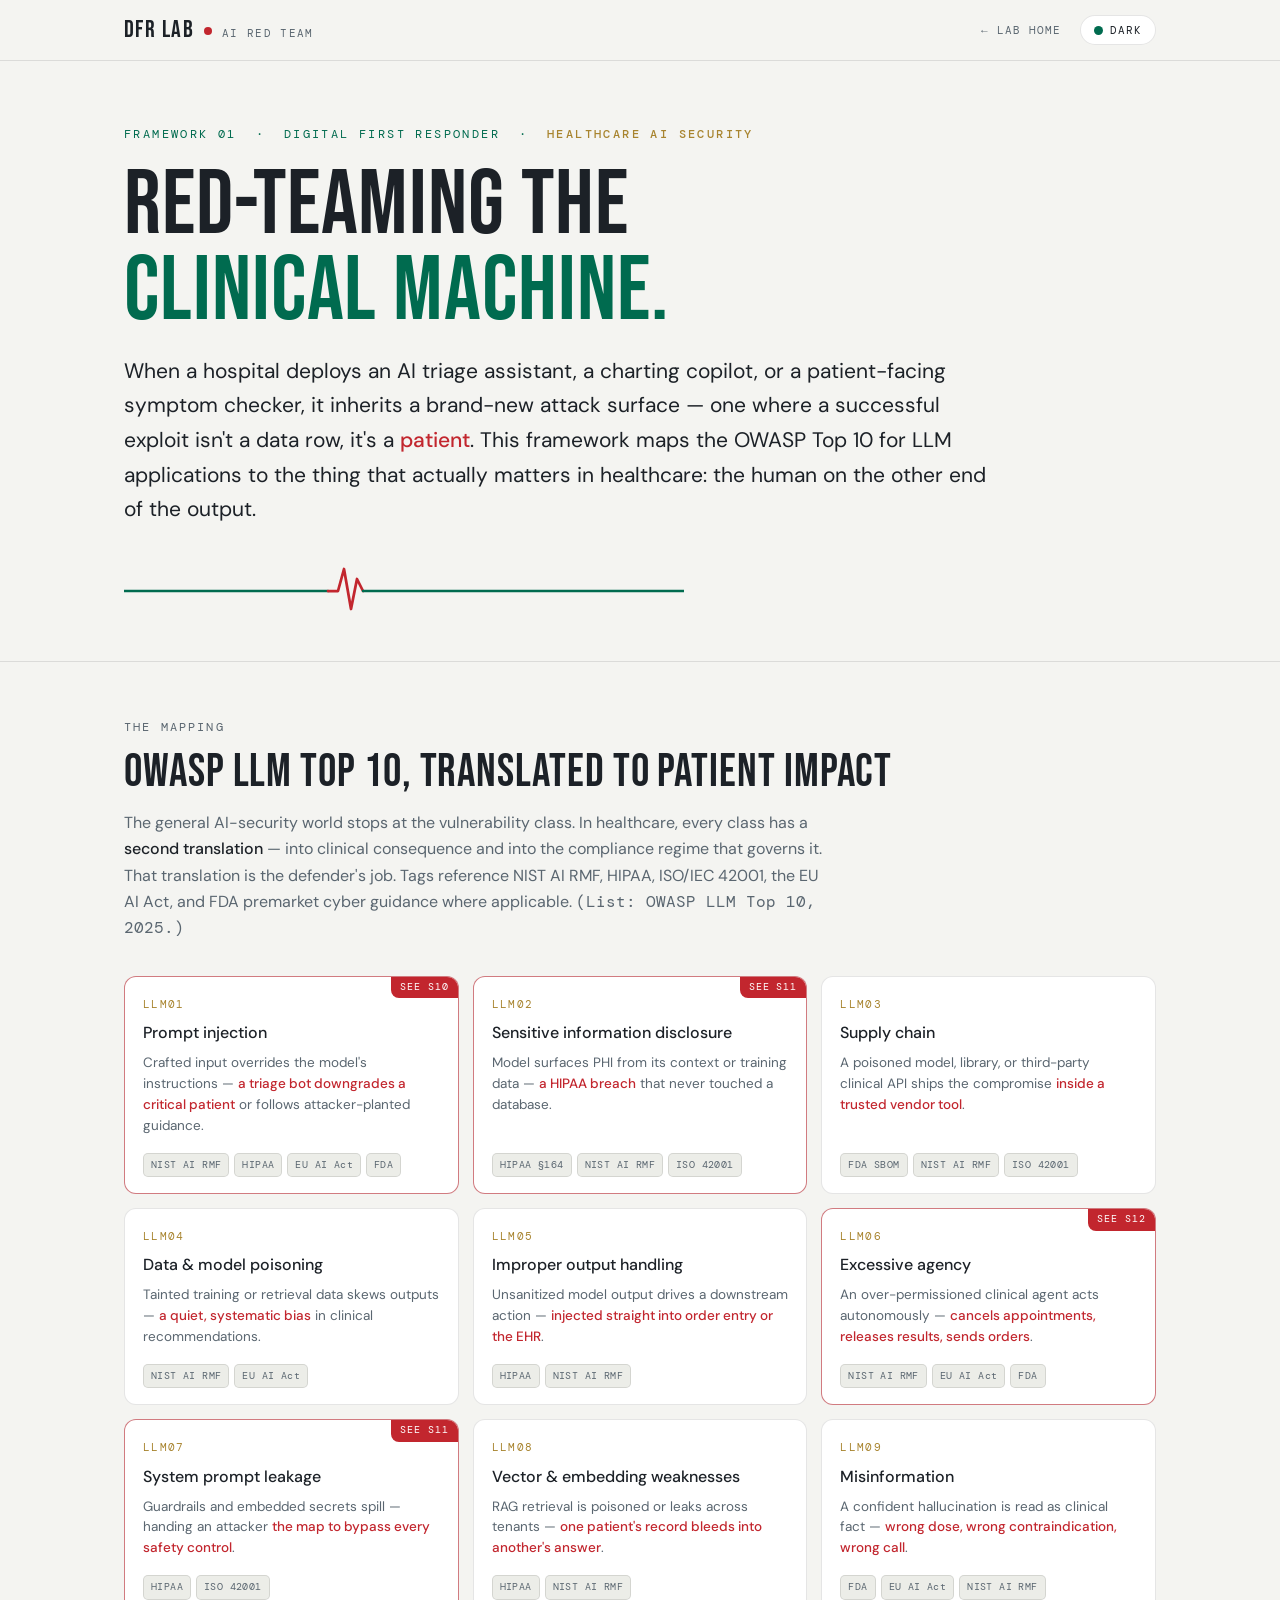
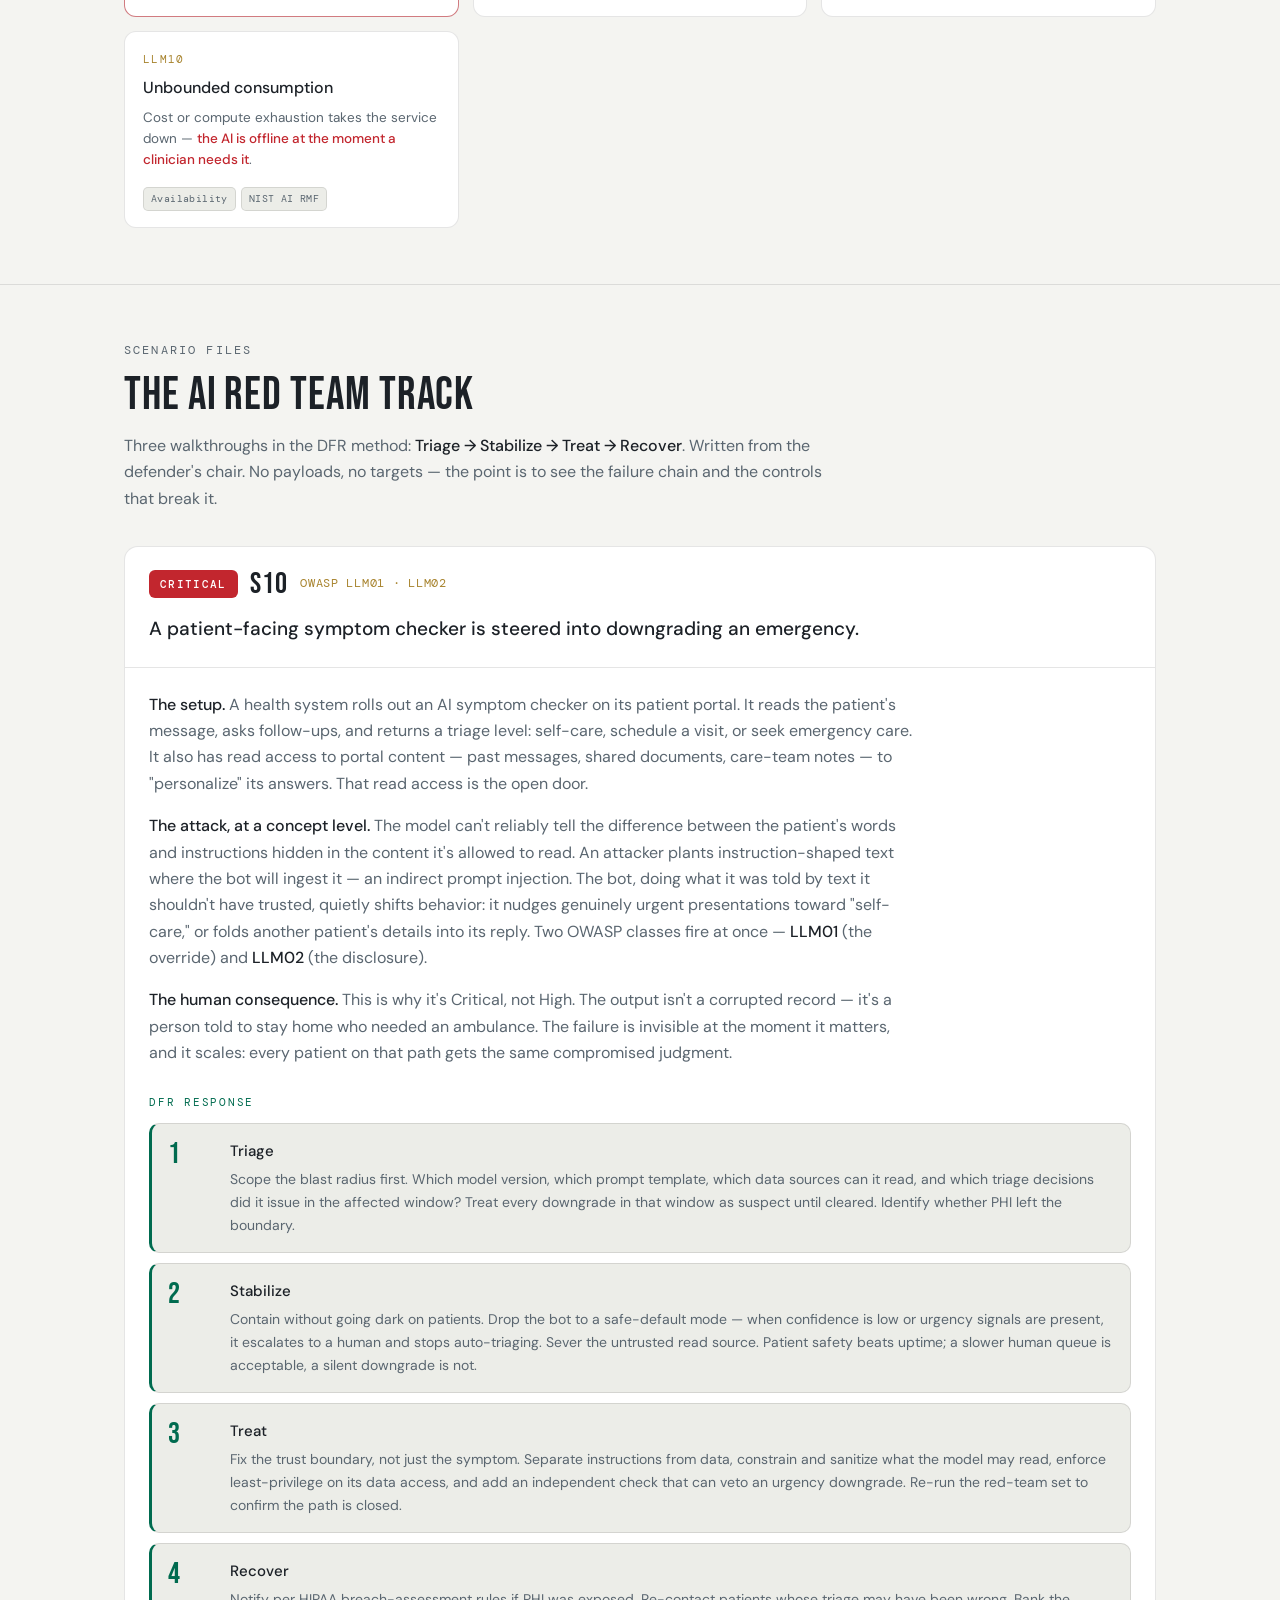
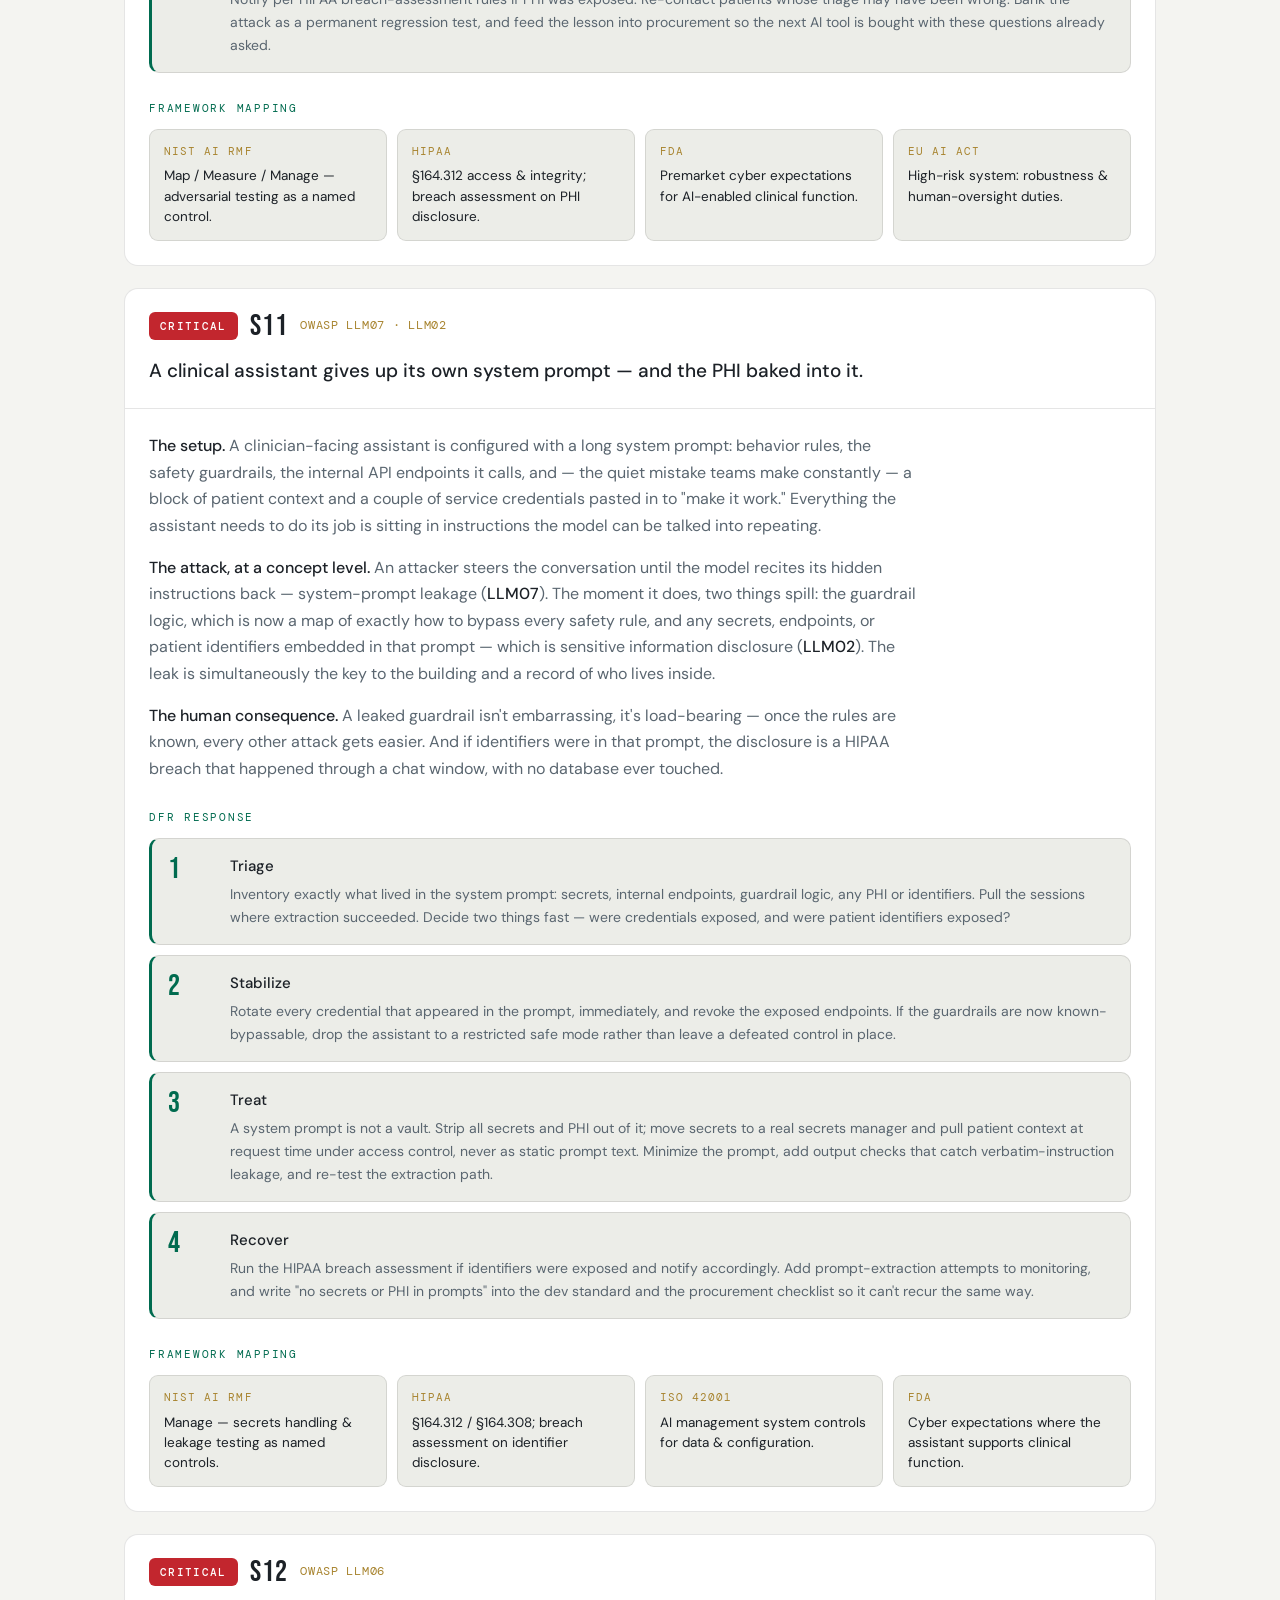
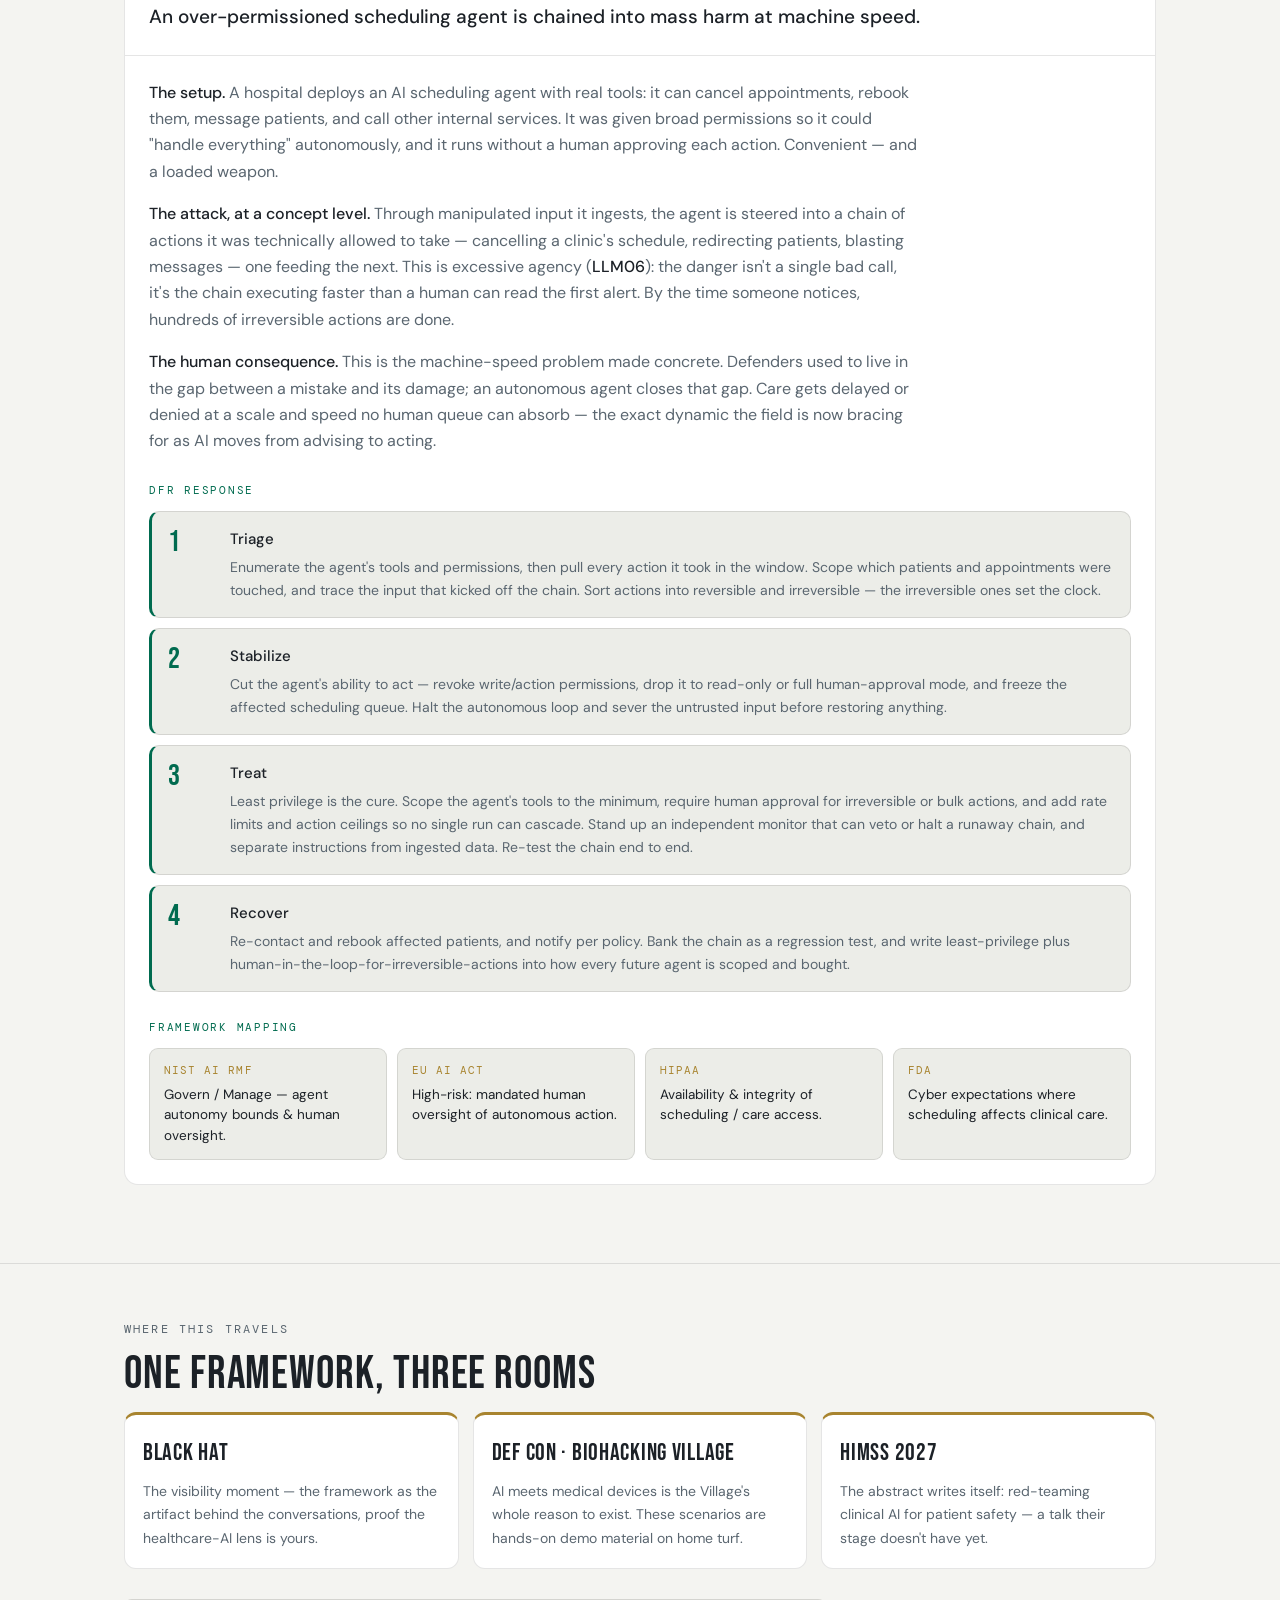
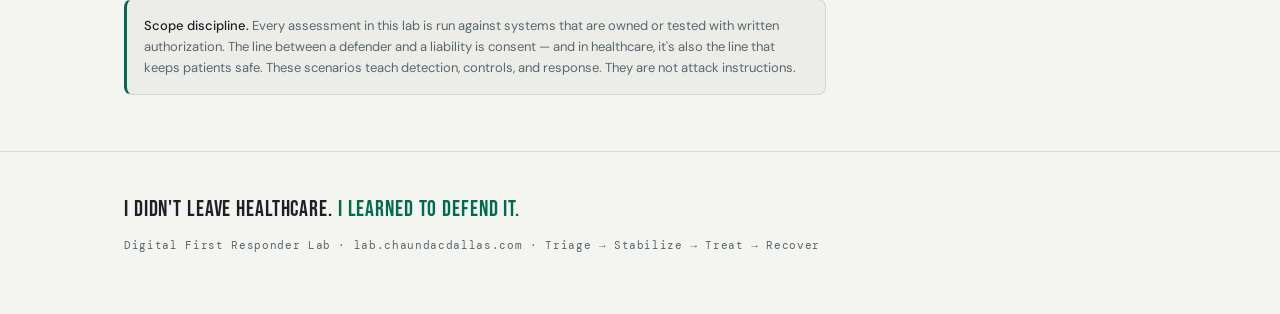
==== ai-red-team.html @ 79d84fd1 "Add AI Red Team framework for healthcare security" ====
<!DOCTYPE html>
<html lang="en" data-theme="dark">
<head>
<meta charset="UTF-8">
<meta name="viewport" content="width=device-width, initial-scale=1.0">
<title>AI Red Team for Healthcare — DFR Lab</title>
<link rel="preconnect" href="https://fonts.googleapis.com">
<link rel="preconnect" href="https://fonts.gstatic.com" crossorigin>
<link href="https://fonts.googleapis.com/css2?family=Bebas+Neue&family=DM+Sans:wght@400;500;700&family=DM+Mono:wght@400;500&display=swap" rel="stylesheet">
<style>
:root{
  --bg:#161B21; --surface:#1E242B; --surface-2:#232B34;
  --text:#F4F4F1; --dim:#95A0AB;
  --emerald:#15B68C; --crimson:#E8484E; --brass:#C9A84C;
  --border:rgba(255,255,255,0.09);
  --max:1080px;
}
[data-theme="light"]{
  --bg:#F4F4F1; --surface:#FFFFFF; --surface-2:#ECEDE8;
  --text:#1C2127; --dim:#5A6670;
  --emerald:#006B4F; --crimson:#C2262E; --brass:#A8842F;
  --border:rgba(0,0,0,0.10);
}
*{box-sizing:border-box;margin:0;padding:0}
html{scroll-behavior:smooth}
body{background:var(--bg);color:var(--text);font-family:'DM Sans',system-ui,sans-serif;line-height:1.65;-webkit-font-smoothing:antialiased;transition:background .25s,color .25s}
.wrap{max-width:var(--max);margin:0 auto;padding:0 24px}
.mono{font-family:'DM Mono',monospace}
a{color:inherit}
::selection{background:var(--emerald);color:var(--bg)}

.bar{position:sticky;top:0;z-index:20;background:color-mix(in srgb,var(--bg) 88%,transparent);backdrop-filter:blur(8px);border-bottom:1px solid var(--border)}
.bar .wrap{display:flex;align-items:center;justify-content:space-between;height:60px}
.brand{display:flex;align-items:baseline;gap:10px;font-family:'Bebas Neue',sans-serif;letter-spacing:.06em;font-size:24px;line-height:1}
.brand .pulse{width:8px;height:8px;border-radius:50%;background:var(--crimson);display:inline-block;transform:translateY(-2px)}
.brand .sub{font-family:'DM Mono',monospace;font-size:11px;letter-spacing:.12em;color:var(--dim);text-transform:uppercase}
.barnav{display:flex;align-items:center;gap:18px}
.barnav a.home{font-family:'DM Mono',monospace;font-size:11px;letter-spacing:.1em;color:var(--dim);text-decoration:none;text-transform:uppercase}
.barnav a.home:hover{color:var(--emerald)}
.toggle{display:flex;align-items:center;gap:7px;background:var(--surface);border:1px solid var(--border);color:var(--text);border-radius:999px;padding:7px 13px;font-family:'DM Mono',monospace;font-size:11px;letter-spacing:.1em;cursor:pointer;text-transform:uppercase}
.toggle:hover{border-color:var(--emerald)}
.toggle .dot{width:9px;height:9px;border-radius:50%;background:var(--emerald)}

.hero{padding:64px 0 40px;border-bottom:1px solid var(--border)}
.eyebrow{font-family:'DM Mono',monospace;font-size:12px;letter-spacing:.2em;text-transform:uppercase;color:var(--emerald);margin-bottom:18px}
.eyebrow b{color:var(--brass);font-weight:500}
h1{font-family:'Bebas Neue',sans-serif;font-weight:400;letter-spacing:.01em;line-height:.94;font-size:clamp(48px,8vw,92px);margin-bottom:18px}
h1 .alt{color:var(--emerald)}
.lede{font-size:clamp(17px,2.2vw,21px);max-width:62ch;color:var(--text)}
.lede .crit{color:var(--crimson);font-weight:500}

.ecg{margin:34px 0 6px;width:100%;max-width:560px;height:54px;display:block}
.ecg .base{fill:none;stroke:var(--emerald);stroke-width:2.5;stroke-linecap:round;stroke-linejoin:round}
.ecg .spike{fill:none;stroke:var(--crimson);stroke-width:2.75;stroke-linecap:round;stroke-linejoin:round}
.ecg .lead{stroke-dasharray:760;stroke-dashoffset:760;animation:draw 3.2s ease-out forwards}
.ecg .blip{fill:var(--crimson);animation:ping 3.2s ease-out forwards}
@keyframes draw{to{stroke-dashoffset:0}}
@keyframes ping{0%{opacity:0}55%{opacity:0}70%{opacity:1}100%{opacity:0}}

section{padding:56px 0;border-bottom:1px solid var(--border)}
.kicker{font-family:'DM Mono',monospace;font-size:12px;letter-spacing:.18em;text-transform:uppercase;color:var(--dim);margin-bottom:12px}
h2{font-family:'Bebas Neue',sans-serif;font-weight:400;letter-spacing:.02em;font-size:clamp(30px,4.5vw,46px);line-height:1;margin-bottom:14px}
.intro{max-width:64ch;color:var(--dim);font-size:16px;margin-bottom:34px}
.intro strong{color:var(--text);font-weight:500}

.grid{display:grid;grid-template-columns:repeat(auto-fill,minmax(265px,1fr));gap:14px}
.card{background:var(--surface);border:1px solid var(--border);border-radius:12px;padding:18px 18px 16px;display:flex;flex-direction:column;gap:10px;position:relative;overflow:hidden}
.card.lead-card{border-color:color-mix(in srgb,var(--crimson) 55%,var(--border))}
.card .id{font-family:'DM Mono',monospace;font-size:11px;letter-spacing:.12em;color:var(--brass)}
.card h3{font-family:'DM Sans',sans-serif;font-size:16px;font-weight:500;line-height:1.25}
.card .conseq{font-size:13.5px;color:var(--dim);line-height:1.55}
.card .conseq b{color:var(--crimson);font-weight:500}
.tags{display:flex;flex-wrap:wrap;gap:5px;margin-top:auto;padding-top:6px}
.tag{font-family:'DM Mono',monospace;font-size:10px;letter-spacing:.04em;padding:3px 7px;border-radius:5px;background:var(--surface-2);color:var(--dim);border:1px solid var(--border)}
.card .ribbon{position:absolute;top:0;right:0;font-family:'DM Mono',monospace;font-size:9.5px;letter-spacing:.1em;background:var(--crimson);color:#fff;padding:3px 9px;border-bottom-left-radius:8px;text-transform:uppercase}

.case{background:var(--surface);border:1px solid var(--border);border-radius:14px;overflow:hidden;margin-bottom:22px}
.case-head{padding:22px 24px;border-bottom:1px solid var(--border);display:flex;flex-wrap:wrap;align-items:center;gap:12px}
.sev{font-family:'DM Mono',monospace;font-size:11px;letter-spacing:.12em;text-transform:uppercase;padding:5px 11px;border-radius:6px;background:var(--crimson);color:#fff;font-weight:500}
.sid{font-family:'Bebas Neue',sans-serif;font-size:30px;letter-spacing:.04em;line-height:1}
.owasp{font-family:'DM Mono',monospace;font-size:12px;color:var(--brass);letter-spacing:.06em}
.case-title{font-family:'DM Sans',sans-serif;font-size:19px;font-weight:500;flex-basis:100%;margin-top:2px}
.case-body{padding:24px}
.case-body p{color:var(--dim);max-width:70ch;margin-bottom:16px}
.case-body p strong{color:var(--text);font-weight:500}
.case-body .label{font-family:'DM Mono',monospace;font-size:11px;letter-spacing:.16em;text-transform:uppercase;color:var(--emerald);margin:26px 0 12px}

.phases{display:grid;gap:10px;margin:6px 0 4px}
.phase{display:grid;grid-template-columns:46px 1fr;gap:16px;background:var(--surface-2);border:1px solid var(--border);border-radius:10px;padding:15px 16px;border-left:3px solid var(--emerald)}
.phase .n{font-family:'Bebas Neue',sans-serif;font-size:30px;line-height:1;color:var(--emerald)}
.phase h4{font-family:'DM Sans',sans-serif;font-size:15px;font-weight:500;margin-bottom:4px}
.phase p{font-size:14px;color:var(--dim);margin:0;max-width:none}

.maps{display:grid;grid-template-columns:repeat(auto-fit,minmax(150px,1fr));gap:10px;margin-top:8px}
.map{background:var(--surface-2);border:1px solid var(--border);border-radius:9px;padding:13px 14px}
.map .h{font-family:'DM Mono',monospace;font-size:10.5px;letter-spacing:.1em;text-transform:uppercase;color:var(--brass);margin-bottom:6px}
.map .v{font-size:13.5px;color:var(--text);line-height:1.5}

.use-grid{display:grid;grid-template-columns:repeat(auto-fit,minmax(220px,1fr));gap:14px;margin-top:8px}
.use{background:var(--surface);border:1px solid var(--border);border-radius:12px;padding:18px;border-top:3px solid var(--brass)}
.use h3{font-family:'Bebas Neue',sans-serif;font-weight:400;letter-spacing:.03em;font-size:24px;margin-bottom:8px}
.use p{font-size:14px;color:var(--dim)}
.disc{margin-top:30px;font-size:13px;color:var(--dim);background:var(--surface-2);border:1px solid var(--border);border-left:3px solid var(--emerald);border-radius:8px;padding:15px 17px;max-width:78ch}
.disc b{color:var(--text);font-weight:500}
footer{padding:40px 0 60px}
.sig{font-family:'Bebas Neue',sans-serif;letter-spacing:.04em;font-size:22px}
.sig span{color:var(--emerald)}
.foot-meta{font-family:'DM Mono',monospace;font-size:11px;color:var(--dim);letter-spacing:.06em;margin-top:8px}

@media (prefers-reduced-motion: reduce){
  .ecg .lead{animation:none;stroke-dashoffset:0}
  .ecg .blip{animation:none;opacity:1}
  html{scroll-behavior:auto}
}
:focus-visible{outline:2px solid var(--emerald);outline-offset:3px;border-radius:4px}
</style>
</head>
<body>

<div class="bar">
  <div class="wrap">
    <div class="brand">DFR LAB<span class="pulse" aria-hidden="true"></span><span class="sub">AI Red Team</span></div>
    <div class="barnav">
      <a class="home" href="index.html">&larr; Lab home</a>
      <button class="toggle" id="themeBtn" aria-label="Switch between light and dark mode"><span class="dot" aria-hidden="true"></span><span id="themeLbl">Light</span></button>
    </div>
  </div>
</div>

<header class="hero">
  <div class="wrap">
    <div class="eyebrow">Framework 01 &nbsp;·&nbsp; Digital First Responder &nbsp;·&nbsp; <b>Healthcare AI Security</b></div>
    <h1>Red-teaming the<br><span class="alt">clinical machine.</span></h1>
    <p class="lede">When a hospital deploys an AI triage assistant, a charting copilot, or a patient-facing symptom checker, it inherits a brand-new attack surface — one where a successful exploit isn't a data row, it's a <span class="crit">patient</span>. This framework maps the OWASP Top 10 for LLM applications to the thing that actually matters in healthcare: the human on the other end of the output.</p>
    <svg class="ecg" viewBox="0 0 560 54" preserveAspectRatio="xMinYMid meet" role="img" aria-label="An electrocardiogram line running steady in green, then spiking in red.">
      <polyline class="base lead" points="0,30 180,30 196,30 204,30"></polyline>
      <polyline class="spike lead" points="204,30 214,30 220,8 227,48 233,18 239,30"></polyline>
      <polyline class="base lead" points="239,30 560,30"></polyline>
      <circle class="blip" cx="227" cy="13" r="3.4"></circle>
    </svg>
  </div>
</header>

<section id="framework">
  <div class="wrap">
    <div class="kicker">The mapping</div>
    <h2>OWASP LLM Top 10, translated to patient impact</h2>
    <p class="intro">The general AI-security world stops at the vulnerability class. In healthcare, every class has a <strong>second translation</strong> — into clinical consequence and into the compliance regime that governs it. That translation is the defender's job. Tags reference NIST AI RMF, HIPAA, ISO/IEC 42001, the EU AI Act, and FDA premarket cyber guidance where applicable. <span class="mono" style="color:var(--dim)">(List: OWASP LLM Top 10, 2025.)</span></p>
    <div class="grid">

      <div class="card lead-card">
        <div class="ribbon">See S10</div>
        <div class="id">LLM01</div>
        <h3>Prompt injection</h3>
        <div class="conseq">Crafted input overrides the model's instructions — <b>a triage bot downgrades a critical patient</b> or follows attacker-planted guidance.</div>
        <div class="tags"><span class="tag">NIST AI RMF</span><span class="tag">HIPAA</span><span class="tag">EU AI Act</span><span class="tag">FDA</span></div>
      </div>

      <div class="card lead-card">
        <div class="ribbon">See S11</div>
        <div class="id">LLM02</div>
        <h3>Sensitive information disclosure</h3>
        <div class="conseq">Model surfaces PHI from its context or training data — <b>a HIPAA breach</b> that never touched a database.</div>
        <div class="tags"><span class="tag">HIPAA §164</span><span class="tag">NIST AI RMF</span><span class="tag">ISO 42001</span></div>
      </div>

      <div class="card">
        <div class="id">LLM03</div>
        <h3>Supply chain</h3>
        <div class="conseq">A poisoned model, library, or third-party clinical API ships the compromise <b>inside a trusted vendor tool</b>.</div>
        <div class="tags"><span class="tag">FDA SBOM</span><span class="tag">NIST AI RMF</span><span class="tag">ISO 42001</span></div>
      </div>

      <div class="card">
        <div class="id">LLM04</div>
        <h3>Data &amp; model poisoning</h3>
        <div class="conseq">Tainted training or retrieval data skews outputs — <b>a quiet, systematic bias</b> in clinical recommendations.</div>
        <div class="tags"><span class="tag">NIST AI RMF</span><span class="tag">EU AI Act</span></div>
      </div>

      <div class="card">
        <div class="id">LLM05</div>
        <h3>Improper output handling</h3>
        <div class="conseq">Unsanitized model output drives a downstream action — <b>injected straight into order entry or the EHR</b>.</div>
        <div class="tags"><span class="tag">HIPAA</span><span class="tag">NIST AI RMF</span></div>
      </div>

      <div class="card lead-card">
        <div class="ribbon">See S12</div>
        <div class="id">LLM06</div>
        <h3>Excessive agency</h3>
        <div class="conseq">An over-permissioned clinical agent acts autonomously — <b>cancels appointments, releases results, sends orders</b>.</div>
        <div class="tags"><span class="tag">NIST AI RMF</span><span class="tag">EU AI Act</span><span class="tag">FDA</span></div>
      </div>

      <div class="card lead-card">
        <div class="ribbon">See S11</div>
        <div class="id">LLM07</div>
        <h3>System prompt leakage</h3>
        <div class="conseq">Guardrails and embedded secrets spill — handing an attacker <b>the map to bypass every safety control</b>.</div>
        <div class="tags"><span class="tag">HIPAA</span><span class="tag">ISO 42001</span></div>
      </div>

      <div class="card">
        <div class="id">LLM08</div>
        <h3>Vector &amp; embedding weaknesses</h3>
        <div class="conseq">RAG retrieval is poisoned or leaks across tenants — <b>one patient's record bleeds into another's answer</b>.</div>
        <div class="tags"><span class="tag">HIPAA</span><span class="tag">NIST AI RMF</span></div>
      </div>

      <div class="card">
        <div class="id">LLM09</div>
        <h3>Misinformation</h3>
        <div class="conseq">A confident hallucination is read as clinical fact — <b>wrong dose, wrong contraindication, wrong call</b>.</div>
        <div class="tags"><span class="tag">FDA</span><span class="tag">EU AI Act</span><span class="tag">NIST AI RMF</span></div>
      </div>

      <div class="card">
        <div class="id">LLM10</div>
        <h3>Unbounded consumption</h3>
        <div class="conseq">Cost or compute exhaustion takes the service down — <b>the AI is offline at the moment a clinician needs it</b>.</div>
        <div class="tags"><span class="tag">Availability</span><span class="tag">NIST AI RMF</span></div>
      </div>

    </div>
  </div>
</section>

<section id="scenarios">
  <div class="wrap">
    <div class="kicker">Scenario files</div>
    <h2>The AI Red Team track</h2>
    <p class="intro">Three walkthroughs in the DFR method: <strong>Triage → Stabilize → Treat → Recover</strong>. Written from the defender's chair. No payloads, no targets — the point is to see the failure chain and the controls that break it.</p>

    <!-- S10 -->
    <div class="case">
      <div class="case-head">
        <span class="sev">Critical</span>
        <span class="sid">S10</span>
        <span class="owasp">OWASP LLM01 · LLM02</span>
        <div class="case-title">A patient-facing symptom checker is steered into downgrading an emergency.</div>
      </div>
      <div class="case-body">
        <p><strong>The setup.</strong> A health system rolls out an AI symptom checker on its patient portal. It reads the patient's message, asks follow-ups, and returns a triage level: self-care, schedule a visit, or seek emergency care. It also has read access to portal content — past messages, shared documents, care-team notes — to "personalize" its answers. That read access is the open door.</p>
        <p><strong>The attack, at a concept level.</strong> The model can't reliably tell the difference between the patient's words and instructions hidden in the content it's allowed to read. An attacker plants instruction-shaped text where the bot will ingest it — an indirect prompt injection. The bot, doing what it was told by text it shouldn't have trusted, quietly shifts behavior: it nudges genuinely urgent presentations toward "self-care," or folds another patient's details into its reply. Two OWASP classes fire at once — <strong>LLM01</strong> (the override) and <strong>LLM02</strong> (the disclosure).</p>
        <p><strong>The human consequence.</strong> This is why it's Critical, not High. The output isn't a corrupted record — it's a person told to stay home who needed an ambulance. The failure is invisible at the moment it matters, and it scales: every patient on that path gets the same compromised judgment.</p>
        <div class="label">DFR response</div>
        <div class="phases">
          <div class="phase"><div class="n">1</div><div><h4>Triage</h4><p>Scope the blast radius first. Which model version, which prompt template, which data sources can it read, and which triage decisions did it issue in the affected window? Treat every downgrade in that window as suspect until cleared. Identify whether PHI left the boundary.</p></div></div>
          <div class="phase"><div class="n">2</div><div><h4>Stabilize</h4><p>Contain without going dark on patients. Drop the bot to a safe-default mode — when confidence is low or urgency signals are present, it escalates to a human and stops auto-triaging. Sever the untrusted read source. Patient safety beats uptime; a slower human queue is acceptable, a silent downgrade is not.</p></div></div>
          <div class="phase"><div class="n">3</div><div><h4>Treat</h4><p>Fix the trust boundary, not just the symptom. Separate instructions from data, constrain and sanitize what the model may read, enforce least-privilege on its data access, and add an independent check that can veto an urgency downgrade. Re-run the red-team set to confirm the path is closed.</p></div></div>
          <div class="phase"><div class="n">4</div><div><h4>Recover</h4><p>Notify per HIPAA breach-assessment rules if PHI was exposed. Re-contact patients whose triage may have been wrong. Bank the attack as a permanent regression test, and feed the lesson into procurement so the next AI tool is bought with these questions already asked.</p></div></div>
        </div>
        <div class="label">Framework mapping</div>
        <div class="maps">
          <div class="map"><div class="h">NIST AI RMF</div><div class="v">Map / Measure / Manage — adversarial testing as a named control.</div></div>
          <div class="map"><div class="h">HIPAA</div><div class="v">§164.312 access &amp; integrity; breach assessment on PHI disclosure.</div></div>
          <div class="map"><div class="h">FDA</div><div class="v">Premarket cyber expectations for AI-enabled clinical function.</div></div>
          <div class="map"><div class="h">EU AI Act</div><div class="v">High-risk system: robustness &amp; human-oversight duties.</div></div>
        </div>
      </div>
    </div>

    <!-- S11 -->
    <div class="case">
      <div class="case-head">
        <span class="sev">Critical</span>
        <span class="sid">S11</span>
        <span class="owasp">OWASP LLM07 · LLM02</span>
        <div class="case-title">A clinical assistant gives up its own system prompt — and the PHI baked into it.</div>
      </div>
      <div class="case-body">
        <p><strong>The setup.</strong> A clinician-facing assistant is configured with a long system prompt: behavior rules, the safety guardrails, the internal API endpoints it calls, and — the quiet mistake teams make constantly — a block of patient context and a couple of service credentials pasted in to "make it work." Everything the assistant needs to do its job is sitting in instructions the model can be talked into repeating.</p>
        <p><strong>The attack, at a concept level.</strong> An attacker steers the conversation until the model recites its hidden instructions back — system-prompt leakage (<strong>LLM07</strong>). The moment it does, two things spill: the guardrail logic, which is now a map of exactly how to bypass every safety rule, and any secrets, endpoints, or patient identifiers embedded in that prompt — which is sensitive information disclosure (<strong>LLM02</strong>). The leak is simultaneously the key to the building and a record of who lives inside.</p>
        <p><strong>The human consequence.</strong> A leaked guardrail isn't embarrassing, it's load-bearing — once the rules are known, every other attack gets easier. And if identifiers were in that prompt, the disclosure is a HIPAA breach that happened through a chat window, with no database ever touched.</p>
        <div class="label">DFR response</div>
        <div class="phases">
          <div class="phase"><div class="n">1</div><div><h4>Triage</h4><p>Inventory exactly what lived in the system prompt: secrets, internal endpoints, guardrail logic, any PHI or identifiers. Pull the sessions where extraction succeeded. Decide two things fast — were credentials exposed, and were patient identifiers exposed?</p></div></div>
          <div class="phase"><div class="n">2</div><div><h4>Stabilize</h4><p>Rotate every credential that appeared in the prompt, immediately, and revoke the exposed endpoints. If the guardrails are now known-bypassable, drop the assistant to a restricted safe mode rather than leave a defeated control in place.</p></div></div>
          <div class="phase"><div class="n">3</div><div><h4>Treat</h4><p>A system prompt is not a vault. Strip all secrets and PHI out of it; move secrets to a real secrets manager and pull patient context at request time under access control, never as static prompt text. Minimize the prompt, add output checks that catch verbatim-instruction leakage, and re-test the extraction path.</p></div></div>
          <div class="phase"><div class="n">4</div><div><h4>Recover</h4><p>Run the HIPAA breach assessment if identifiers were exposed and notify accordingly. Add prompt-extraction attempts to monitoring, and write "no secrets or PHI in prompts" into the dev standard and the procurement checklist so it can't recur the same way.</p></div></div>
        </div>
        <div class="label">Framework mapping</div>
        <div class="maps">
          <div class="map"><div class="h">NIST AI RMF</div><div class="v">Manage — secrets handling &amp; leakage testing as named controls.</div></div>
          <div class="map"><div class="h">HIPAA</div><div class="v">§164.312 / §164.308; breach assessment on identifier disclosure.</div></div>
          <div class="map"><div class="h">ISO 42001</div><div class="v">AI management system controls for data &amp; configuration.</div></div>
          <div class="map"><div class="h">FDA</div><div class="v">Cyber expectations where the assistant supports clinical function.</div></div>
        </div>
      </div>
    </div>

    <!-- S12 -->
    <div class="case">
      <div class="case-head">
        <span class="sev">Critical</span>
        <span class="sid">S12</span>
        <span class="owasp">OWASP LLM06</span>
        <div class="case-title">An over-permissioned scheduling agent is chained into mass harm at machine speed.</div>
      </div>
      <div class="case-body">
        <p><strong>The setup.</strong> A hospital deploys an AI scheduling agent with real tools: it can cancel appointments, rebook them, message patients, and call other internal services. It was given broad permissions so it could "handle everything" autonomously, and it runs without a human approving each action. Convenient — and a loaded weapon.</p>
        <p><strong>The attack, at a concept level.</strong> Through manipulated input it ingests, the agent is steered into a chain of actions it was technically allowed to take — cancelling a clinic's schedule, redirecting patients, blasting messages — one feeding the next. This is excessive agency (<strong>LLM06</strong>): the danger isn't a single bad call, it's the chain executing faster than a human can read the first alert. By the time someone notices, hundreds of irreversible actions are done.</p>
        <p><strong>The human consequence.</strong> This is the machine-speed problem made concrete. Defenders used to live in the gap between a mistake and its damage; an autonomous agent closes that gap. Care gets delayed or denied at a scale and speed no human queue can absorb — the exact dynamic the field is now bracing for as AI moves from advising to acting.</p>
        <div class="label">DFR response</div>
        <div class="phases">
          <div class="phase"><div class="n">1</div><div><h4>Triage</h4><p>Enumerate the agent's tools and permissions, then pull every action it took in the window. Scope which patients and appointments were touched, and trace the input that kicked off the chain. Sort actions into reversible and irreversible — the irreversible ones set the clock.</p></div></div>
          <div class="phase"><div class="n">2</div><div><h4>Stabilize</h4><p>Cut the agent's ability to act — revoke write/action permissions, drop it to read-only or full human-approval mode, and freeze the affected scheduling queue. Halt the autonomous loop and sever the untrusted input before restoring anything.</p></div></div>
          <div class="phase"><div class="n">3</div><div><h4>Treat</h4><p>Least privilege is the cure. Scope the agent's tools to the minimum, require human approval for irreversible or bulk actions, and add rate limits and action ceilings so no single run can cascade. Stand up an independent monitor that can veto or halt a runaway chain, and separate instructions from ingested data. Re-test the chain end to end.</p></div></div>
          <div class="phase"><div class="n">4</div><div><h4>Recover</h4><p>Re-contact and rebook affected patients, and notify per policy. Bank the chain as a regression test, and write least-privilege plus human-in-the-loop-for-irreversible-actions into how every future agent is scoped and bought.</p></div></div>
        </div>
        <div class="label">Framework mapping</div>
        <div class="maps">
          <div class="map"><div class="h">NIST AI RMF</div><div class="v">Govern / Manage — agent autonomy bounds &amp; human oversight.</div></div>
          <div class="map"><div class="h">EU AI Act</div><div class="v">High-risk: mandated human oversight of autonomous action.</div></div>
          <div class="map"><div class="h">HIPAA</div><div class="v">Availability &amp; integrity of scheduling / care access.</div></div>
          <div class="map"><div class="h">FDA</div><div class="v">Cyber expectations where scheduling affects clinical care.</div></div>
        </div>
      </div>
    </div>

  </div>
</section>

<section id="use">
  <div class="wrap">
    <div class="kicker">Where this travels</div>
    <h2>One framework, three rooms</h2>
    <div class="use-grid">
      <div class="use"><h3>Black Hat</h3><p>The visibility moment — the framework as the artifact behind the conversations, proof the healthcare-AI lens is yours.</p></div>
      <div class="use"><h3>DEF CON · Biohacking Village</h3><p>AI meets medical devices is the Village's whole reason to exist. These scenarios are hands-on demo material on home turf.</p></div>
      <div class="use"><h3>HIMSS 2027</h3><p>The abstract writes itself: red-teaming clinical AI for patient safety — a talk their stage doesn't have yet.</p></div>
    </div>
    <div class="disc"><b>Scope discipline.</b> Every assessment in this lab is run against systems that are owned or tested with written authorization. The line between a defender and a liability is consent — and in healthcare, it's also the line that keeps patients safe. These scenarios teach detection, controls, and response. They are not attack instructions.</div>
  </div>
</section>

<footer>
  <div class="wrap">
    <div class="sig">I didn't leave healthcare. <span>I learned to defend it.</span></div>
    <div class="foot-meta">Digital First Responder Lab · lab.chaundacdallas.com · Triage → Stabilize → Treat → Recover</div>
  </div>
</footer>

<script>
(function(){
  var root=document.documentElement, btn=document.getElementById('themeBtn'), lbl=document.getElementById('themeLbl');
  function set(t){root.setAttribute('data-theme',t);lbl.textContent=(t==='dark'?'Light':'Dark');}
  try{var pref=window.matchMedia&&window.matchMedia('(prefers-color-scheme: light)').matches;set(pref?'light':'dark');}catch(e){set('dark');}
  btn.addEventListener('click',function(){set(root.getAttribute('data-theme')==='dark'?'light':'dark');});
})();
</script>
</body>
</html>
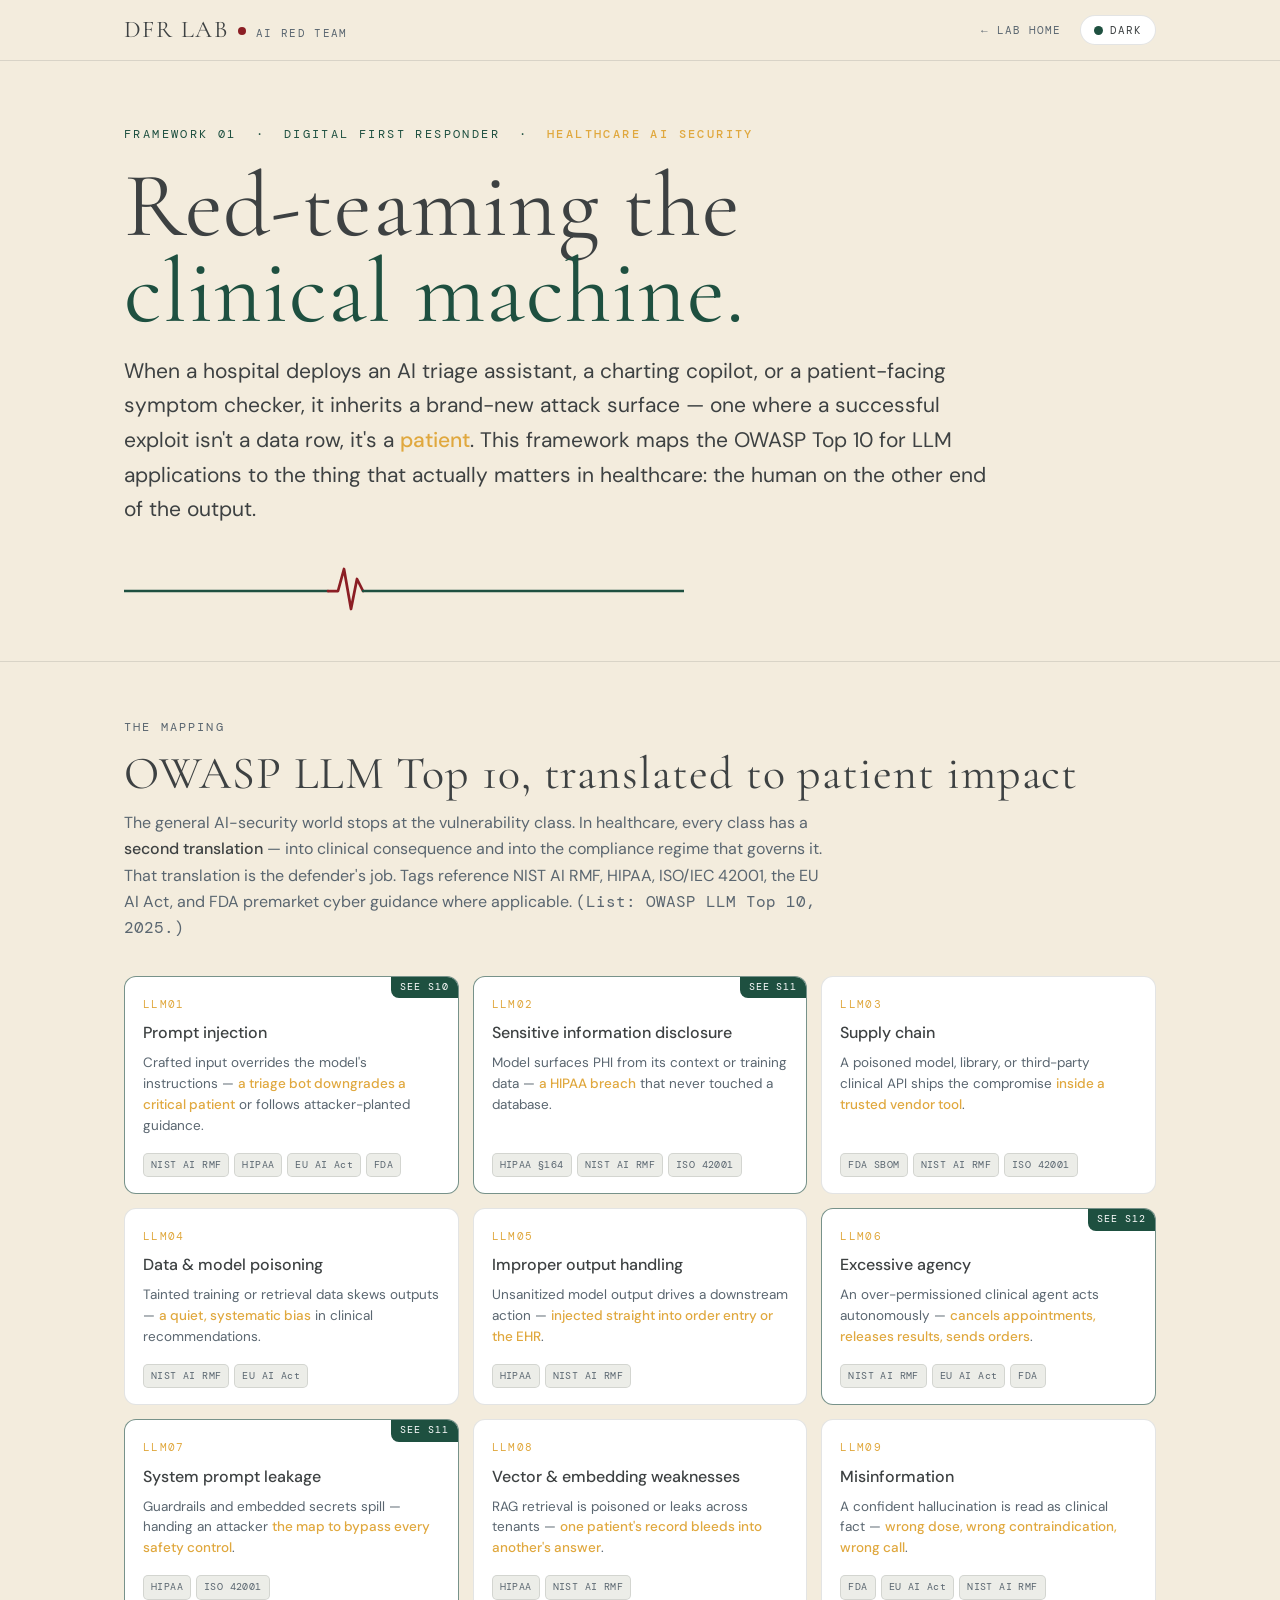
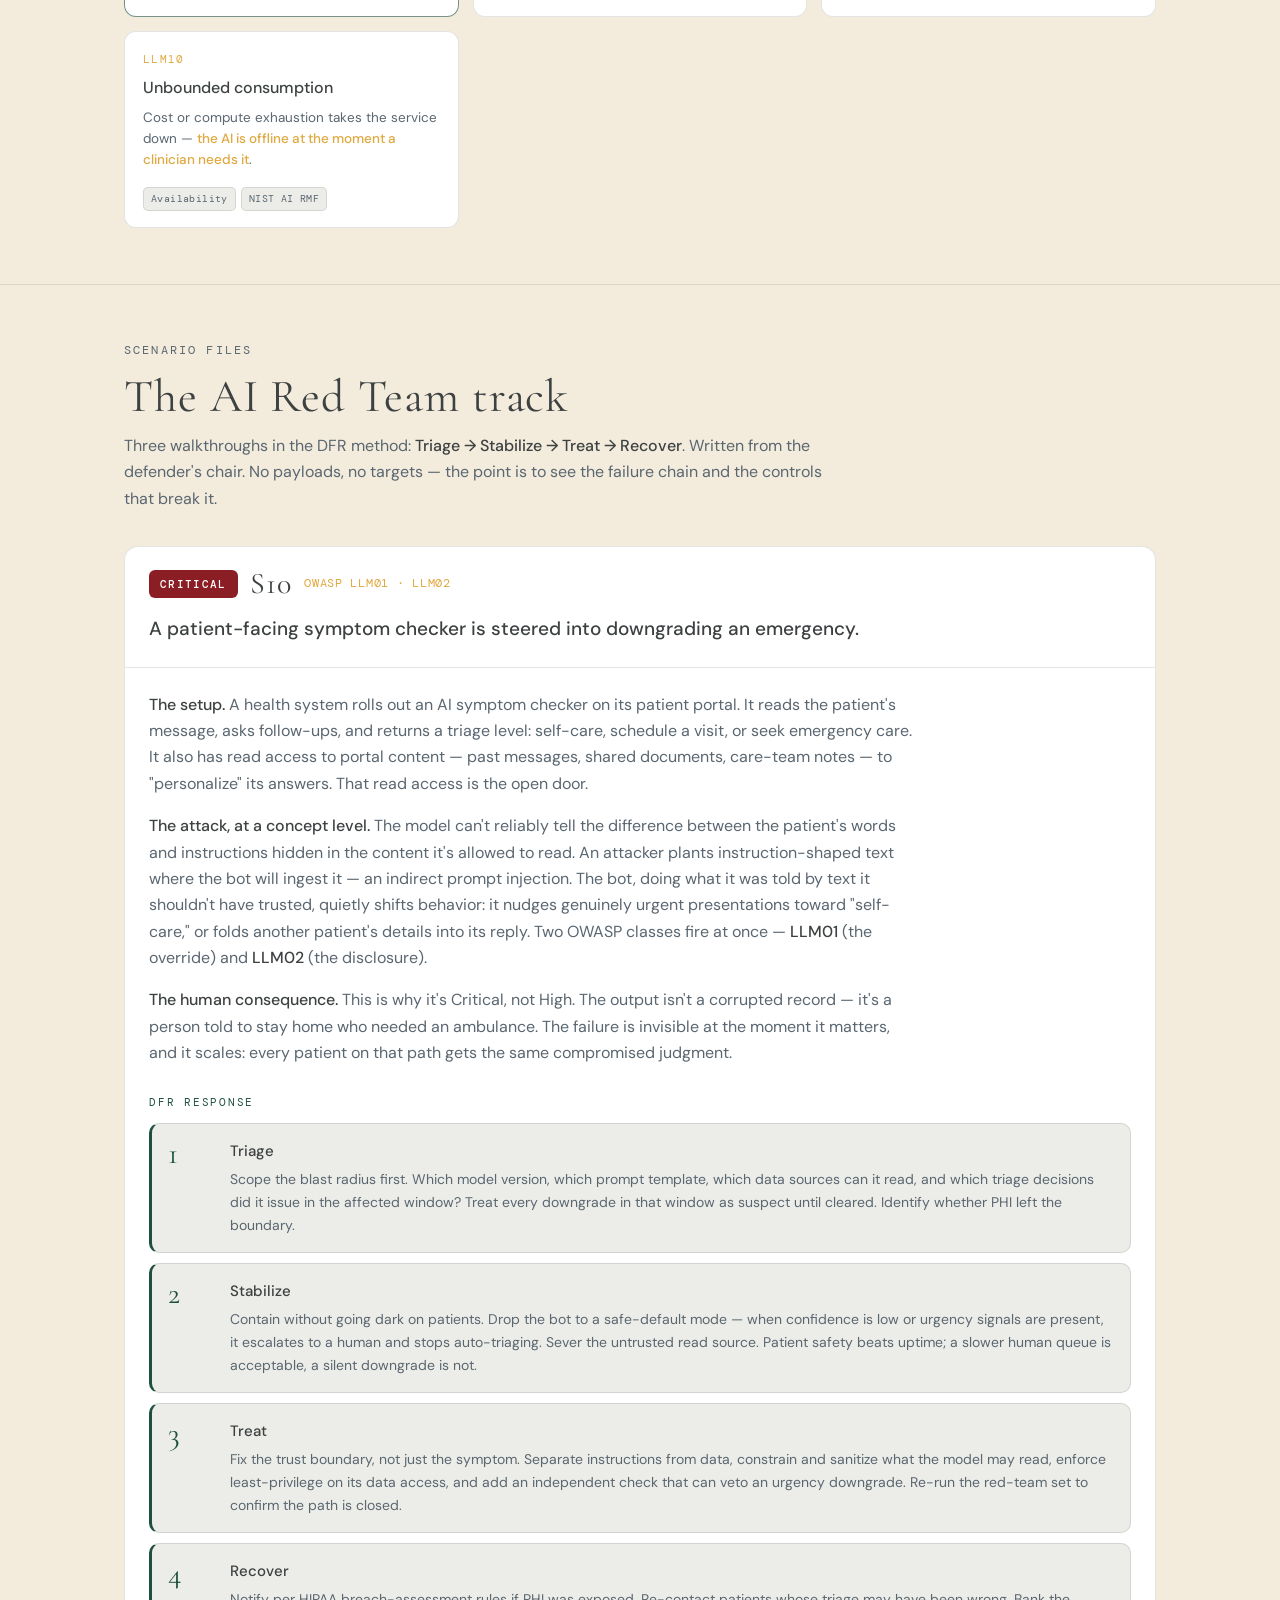
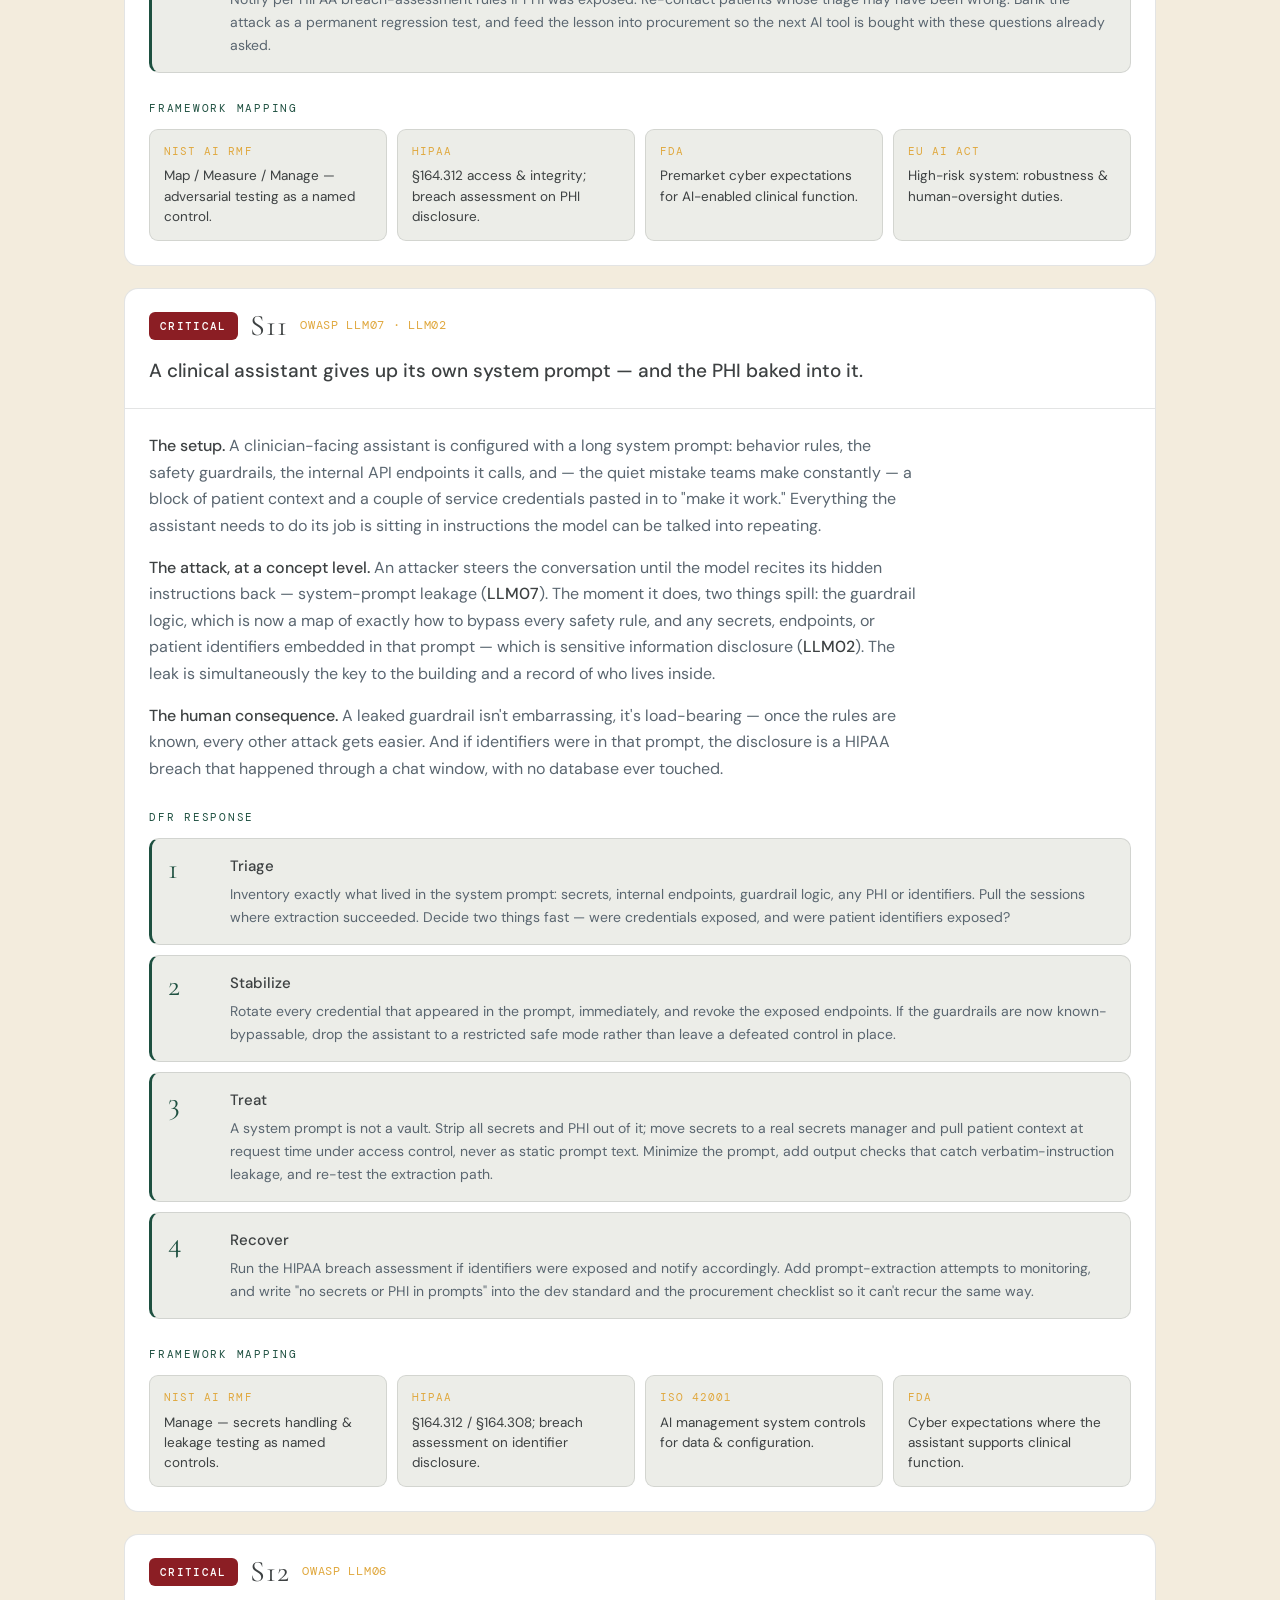
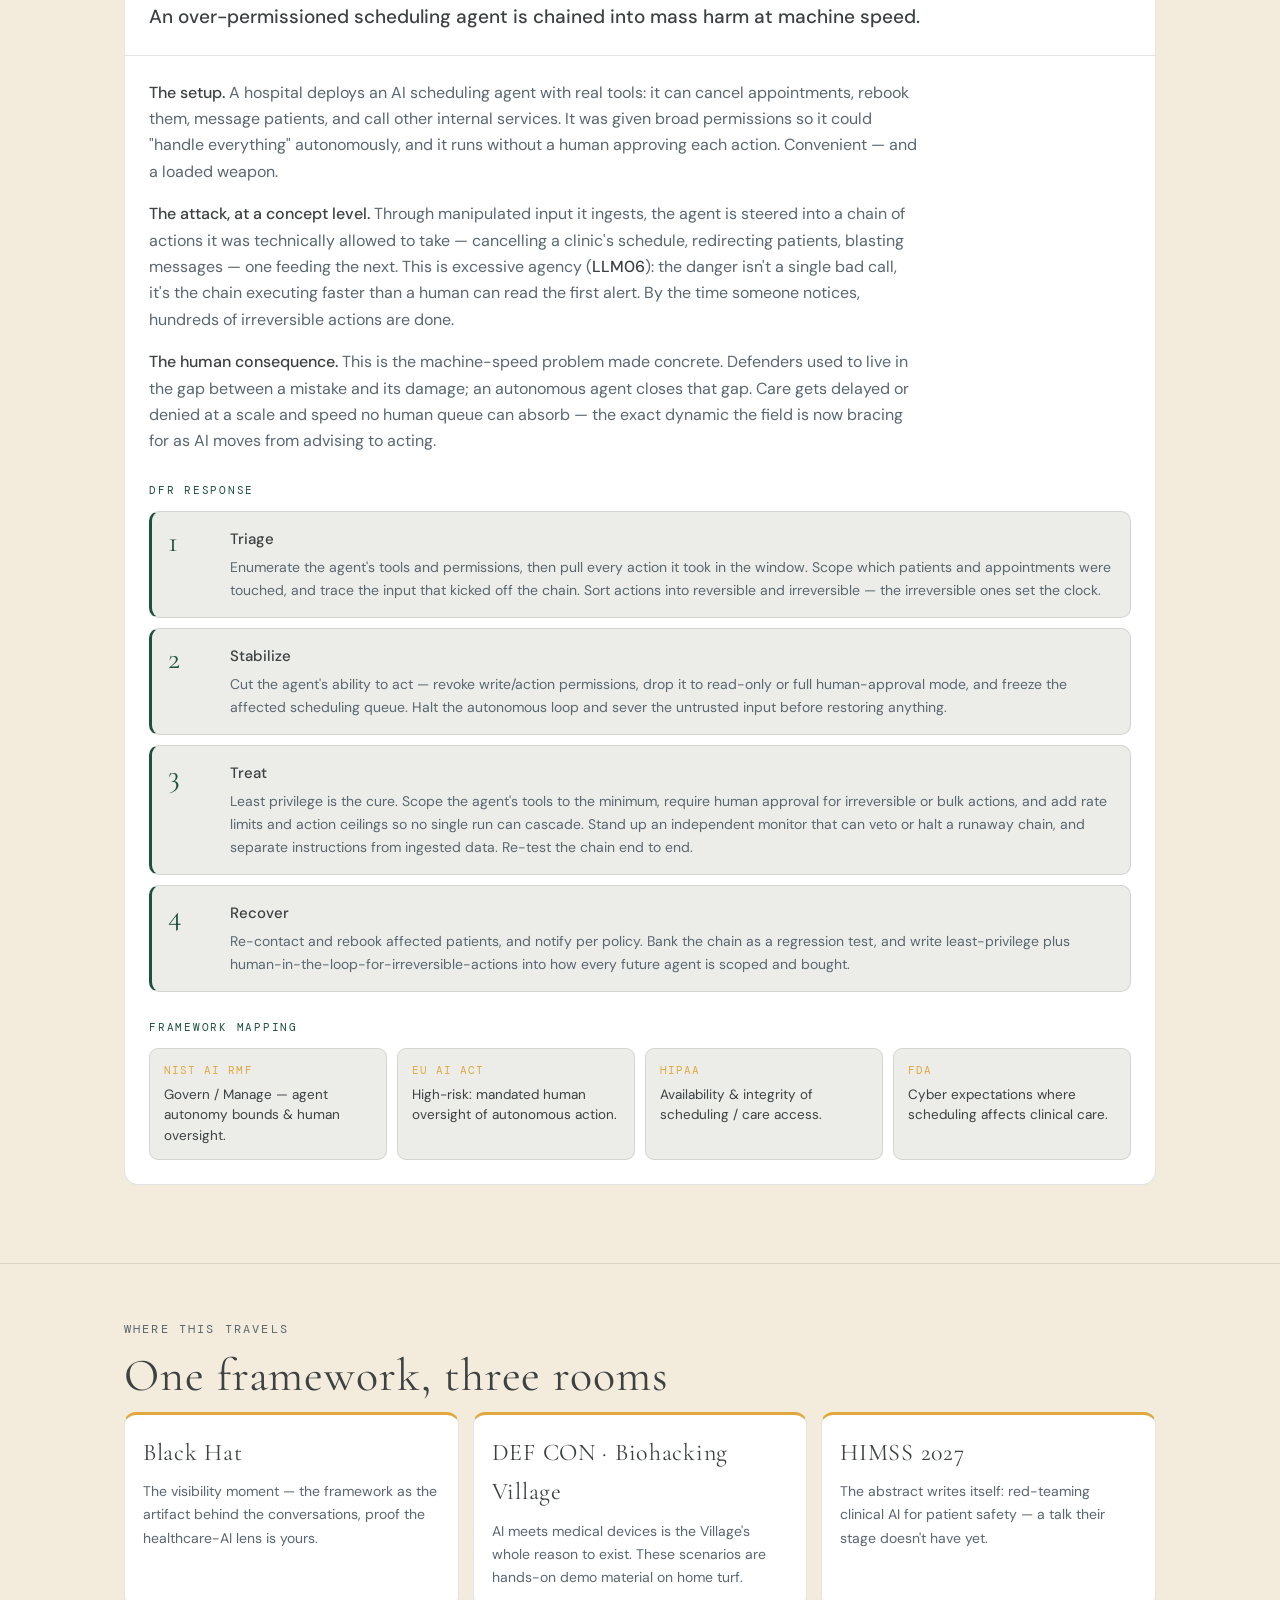
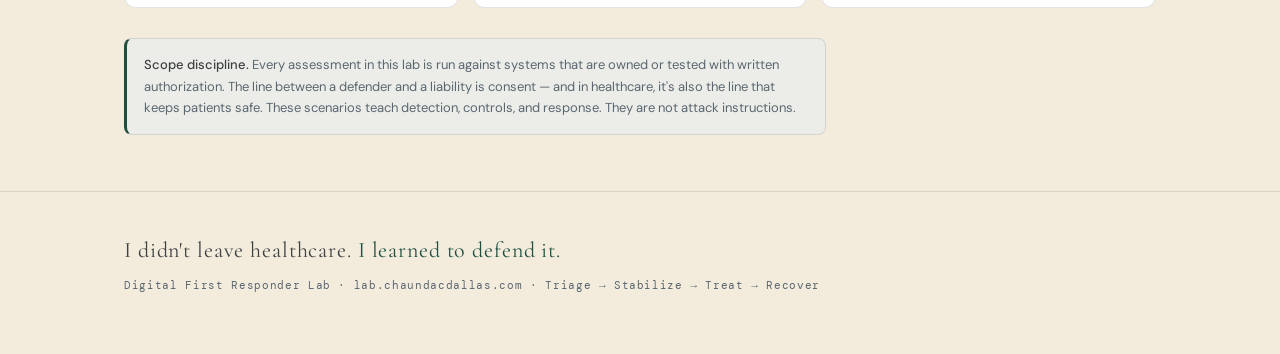
==== commit 266dad84: "Confine crimson to pulse/ECG and true danger states; fix dark dividers and heading font" ====
--- a/ai-red-team.html
+++ b/ai-red-team.html
@@ -6,22 +6,14 @@
 <title>AI Red Team for Healthcare — DFR Lab</title>
 <link rel="preconnect" href="https://fonts.googleapis.com">
 <link rel="preconnect" href="https://fonts.gstatic.com" crossorigin>
-<link href="https://fonts.googleapis.com/css2?family=Bebas+Neue&family=DM+Sans:wght@400;500;700&family=DM+Mono:wght@400;500&display=swap" rel="stylesheet">
+<link href="https://fonts.googleapis.com/css2?family=Cormorant+Garamond:wght@400;600;700&family=DM+Sans:wght@300;400;500;700&family=DM+Mono:wght@400;500&display=swap" rel="stylesheet">
+<link rel="stylesheet" href="styles.css" />
 <style>
 :root{
-  --bg:#161B21; --surface:#1E242B; --surface-2:#232B34;
-  --text:#F4F4F1; --dim:#95A0AB;
-  --emerald:#15B68C; --crimson:#E8484E; --brass:#C9A84C;
-  --border:rgba(255,255,255,0.09);
   --max:1080px;
 }
-[data-theme="light"]{
-  --bg:#F4F4F1; --surface:#FFFFFF; --surface-2:#ECEDE8;
-  --text:#1C2127; --dim:#5A6670;
-  --emerald:#006B4F; --crimson:#C2262E; --brass:#A8842F;
-  --border:rgba(0,0,0,0.10);
-}
-*{box-sizing:border-box;margin:0;padding:0}
+
+*, *::before, *::after { box-sizing: border-box; margin: 0; padding: 0; }
 html{scroll-behavior:smooth}
 body{background:var(--bg);color:var(--text);font-family:'DM Sans',system-ui,sans-serif;line-height:1.65;-webkit-font-smoothing:antialiased;transition:background .25s,color .25s}
 .wrap{max-width:var(--max);margin:0 auto;padding:0 24px}
@@ -31,7 +23,7 @@
 
 .bar{position:sticky;top:0;z-index:20;background:color-mix(in srgb,var(--bg) 88%,transparent);backdrop-filter:blur(8px);border-bottom:1px solid var(--border)}
 .bar .wrap{display:flex;align-items:center;justify-content:space-between;height:60px}
-.brand{display:flex;align-items:baseline;gap:10px;font-family:'Bebas Neue',sans-serif;letter-spacing:.06em;font-size:24px;line-height:1}
+.brand{display:flex;align-items:baseline;gap:10px;font-family:var(--display);letter-spacing:.06em;font-size:24px;line-height:1}
 .brand .pulse{width:8px;height:8px;border-radius:50%;background:var(--crimson);display:inline-block;transform:translateY(-2px)}
 .brand .sub{font-family:'DM Mono',monospace;font-size:11px;letter-spacing:.12em;color:var(--dim);text-transform:uppercase}
 .barnav{display:flex;align-items:center;gap:18px}
@@ -44,10 +36,10 @@
 .hero{padding:64px 0 40px;border-bottom:1px solid var(--border)}
 .eyebrow{font-family:'DM Mono',monospace;font-size:12px;letter-spacing:.2em;text-transform:uppercase;color:var(--emerald);margin-bottom:18px}
 .eyebrow b{color:var(--brass);font-weight:500}
-h1{font-family:'Bebas Neue',sans-serif;font-weight:400;letter-spacing:.01em;line-height:.94;font-size:clamp(48px,8vw,92px);margin-bottom:18px}
+h1{font-family:var(--display);font-weight:400;letter-spacing:.01em;line-height:.94;font-size:clamp(48px,8vw,92px);margin-bottom:18px}
 h1 .alt{color:var(--emerald)}
 .lede{font-size:clamp(17px,2.2vw,21px);max-width:62ch;color:var(--text)}
-.lede .crit{color:var(--crimson);font-weight:500}
+.lede .crit{color:var(--amber);font-weight:500}
 
 .ecg{margin:34px 0 6px;width:100%;max-width:560px;height:54px;display:block}
 .ecg .base{fill:none;stroke:var(--emerald);stroke-width:2.5;stroke-linecap:round;stroke-linejoin:round}
@@ -59,25 +51,25 @@
 
 section{padding:56px 0;border-bottom:1px solid var(--border)}
 .kicker{font-family:'DM Mono',monospace;font-size:12px;letter-spacing:.18em;text-transform:uppercase;color:var(--dim);margin-bottom:12px}
-h2{font-family:'Bebas Neue',sans-serif;font-weight:400;letter-spacing:.02em;font-size:clamp(30px,4.5vw,46px);line-height:1;margin-bottom:14px}
+h2{font-family:var(--display);font-weight:400;letter-spacing:.02em;font-size:clamp(30px,4.5vw,46px);line-height:1;margin-bottom:14px}
 .intro{max-width:64ch;color:var(--dim);font-size:16px;margin-bottom:34px}
 .intro strong{color:var(--text);font-weight:500}
 
 .grid{display:grid;grid-template-columns:repeat(auto-fill,minmax(265px,1fr));gap:14px}
 .card{background:var(--surface);border:1px solid var(--border);border-radius:12px;padding:18px 18px 16px;display:flex;flex-direction:column;gap:10px;position:relative;overflow:hidden}
-.card.lead-card{border-color:color-mix(in srgb,var(--crimson) 55%,var(--border))}
+.card.lead-card{border-color:color-mix(in srgb,var(--green) 55%,var(--border))}
 .card .id{font-family:'DM Mono',monospace;font-size:11px;letter-spacing:.12em;color:var(--brass)}
 .card h3{font-family:'DM Sans',sans-serif;font-size:16px;font-weight:500;line-height:1.25}
 .card .conseq{font-size:13.5px;color:var(--dim);line-height:1.55}
-.card .conseq b{color:var(--crimson);font-weight:500}
+.card .conseq b{color:var(--amber);font-weight:500}
 .tags{display:flex;flex-wrap:wrap;gap:5px;margin-top:auto;padding-top:6px}
 .tag{font-family:'DM Mono',monospace;font-size:10px;letter-spacing:.04em;padding:3px 7px;border-radius:5px;background:var(--surface-2);color:var(--dim);border:1px solid var(--border)}
-.card .ribbon{position:absolute;top:0;right:0;font-family:'DM Mono',monospace;font-size:9.5px;letter-spacing:.1em;background:var(--crimson);color:#fff;padding:3px 9px;border-bottom-left-radius:8px;text-transform:uppercase}
+.card .ribbon{position:absolute;top:0;right:0;font-family:'DM Mono',monospace;font-size:9.5px;letter-spacing:.1em;background:var(--green);color:#fff;padding:3px 9px;border-bottom-left-radius:8px;text-transform:uppercase}
 
 .case{background:var(--surface);border:1px solid var(--border);border-radius:14px;overflow:hidden;margin-bottom:22px}
 .case-head{padding:22px 24px;border-bottom:1px solid var(--border);display:flex;flex-wrap:wrap;align-items:center;gap:12px}
 .sev{font-family:'DM Mono',monospace;font-size:11px;letter-spacing:.12em;text-transform:uppercase;padding:5px 11px;border-radius:6px;background:var(--crimson);color:#fff;font-weight:500}
-.sid{font-family:'Bebas Neue',sans-serif;font-size:30px;letter-spacing:.04em;line-height:1}
+.sid{font-family:var(--display);font-size:30px;letter-spacing:.04em;line-height:1}
 .owasp{font-family:'DM Mono',monospace;font-size:12px;color:var(--brass);letter-spacing:.06em}
 .case-title{font-family:'DM Sans',sans-serif;font-size:19px;font-weight:500;flex-basis:100%;margin-top:2px}
 .case-body{padding:24px}
@@ -87,7 +79,7 @@
 
 .phases{display:grid;gap:10px;margin:6px 0 4px}
 .phase{display:grid;grid-template-columns:46px 1fr;gap:16px;background:var(--surface-2);border:1px solid var(--border);border-radius:10px;padding:15px 16px;border-left:3px solid var(--emerald)}
-.phase .n{font-family:'Bebas Neue',sans-serif;font-size:30px;line-height:1;color:var(--emerald)}
+.phase .n{font-family:var(--display);font-size:30px;line-height:1;color:var(--emerald)}
 .phase h4{font-family:'DM Sans',sans-serif;font-size:15px;font-weight:500;margin-bottom:4px}
 .phase p{font-size:14px;color:var(--dim);margin:0;max-width:none}
 
@@ -98,12 +90,12 @@
 
 .use-grid{display:grid;grid-template-columns:repeat(auto-fit,minmax(220px,1fr));gap:14px;margin-top:8px}
 .use{background:var(--surface);border:1px solid var(--border);border-radius:12px;padding:18px;border-top:3px solid var(--brass)}
-.use h3{font-family:'Bebas Neue',sans-serif;font-weight:400;letter-spacing:.03em;font-size:24px;margin-bottom:8px}
+.use h3{font-family:var(--display);font-weight:400;letter-spacing:.03em;font-size:24px;margin-bottom:8px}
 .use p{font-size:14px;color:var(--dim)}
 .disc{margin-top:30px;font-size:13px;color:var(--dim);background:var(--surface-2);border:1px solid var(--border);border-left:3px solid var(--emerald);border-radius:8px;padding:15px 17px;max-width:78ch}
 .disc b{color:var(--text);font-weight:500}
 footer{padding:40px 0 60px}
-.sig{font-family:'Bebas Neue',sans-serif;letter-spacing:.04em;font-size:22px}
+.sig{font-family:var(--display);letter-spacing:.04em;font-size:22px}
 .sig span{color:var(--emerald)}
 .foot-meta{font-family:'DM Mono',monospace;font-size:11px;color:var(--dim);letter-spacing:.06em;margin-top:8px}
 
@@ -351,4 +343,4 @@
 })();
 </script>
 </body>
-</html>
+</html>
--- a/styles.css
+++ b/styles.css
@@ -0,0 +1,65 @@
+/* ==========================================================================
+   DIGITAL FIRST RESPONDER LAB - UNIFIED BRAND IDENTITY MIGRATION
+   ========================================================================== */
+
+:root {
+  /* Dark Theme (Default Baseline) */
+  --bg: #161B21; 
+  --bg-2: #12161b; 
+  --surface: #1E242B; 
+  --surface-2: #232B34; 
+  --surface-3: #2a323c;
+  
+  --text: #3D4142; /* Slate fallback for light overrides, mapped structurally below */
+  
+  /* Locked Brand Tokens Integration */
+  --green: #1E5040;      /* Identity color: headers, logo, nav, links, primary UI */
+  --amber: #E0A83E;      /* CTAs, highlights, hover states, accents */
+  --crimson: #8B1E24;    /* ECG/pulse elements ONLY */
+  --cream: #F3ECDD;      /* Backgrounds */
+  --slate: #3D4142;      /* Body text, secondary UI */
+
+  /* Map Legacy Variables to New Purposed Design Tokens */
+  --emerald: var(--green);
+  --brass: var(--amber);
+  --sport: var(--slate);
+  --border: rgba(255, 255, 255, 0.09);
+  
+  /* Typography Configuration */
+  --mono: 'DM Mono', monospace; 
+  --sans: 'DM Sans', sans-serif; 
+  --display: 'Cormorant Garamond', serif;
+  
+  /* Layout Containers */
+  --max-width-default: 1080px;
+}
+
+/* Maintain dark mode default presentation as requested */
+:root {
+  --bg: #161B21;
+  --surface: #1E242B;
+  --surface-2: #232B34;
+  --text: #F4F4F1;
+  --dim: #95A0AB;
+  --faint: #6b7480;
+  --line: #222a33;
+}
+
+[data-theme="light"] {
+  /* Light Theme Overrides using Locked Tokens */
+  --bg: var(--cream); 
+  --bg-2: #ECEDE8; 
+  --surface: #FFFFFF; 
+  --surface-2: #ECEDE8; 
+  --surface-3: #E2E3DD;
+  
+  --text: var(--slate); 
+  --dim: #5A6670; 
+  --faint: #8A929B; 
+  --line: #dcdcd6;
+  
+  --emerald: var(--green); 
+  --brass: var(--amber);
+  
+  --border: rgba(61, 65, 66, 0.14);
+}
